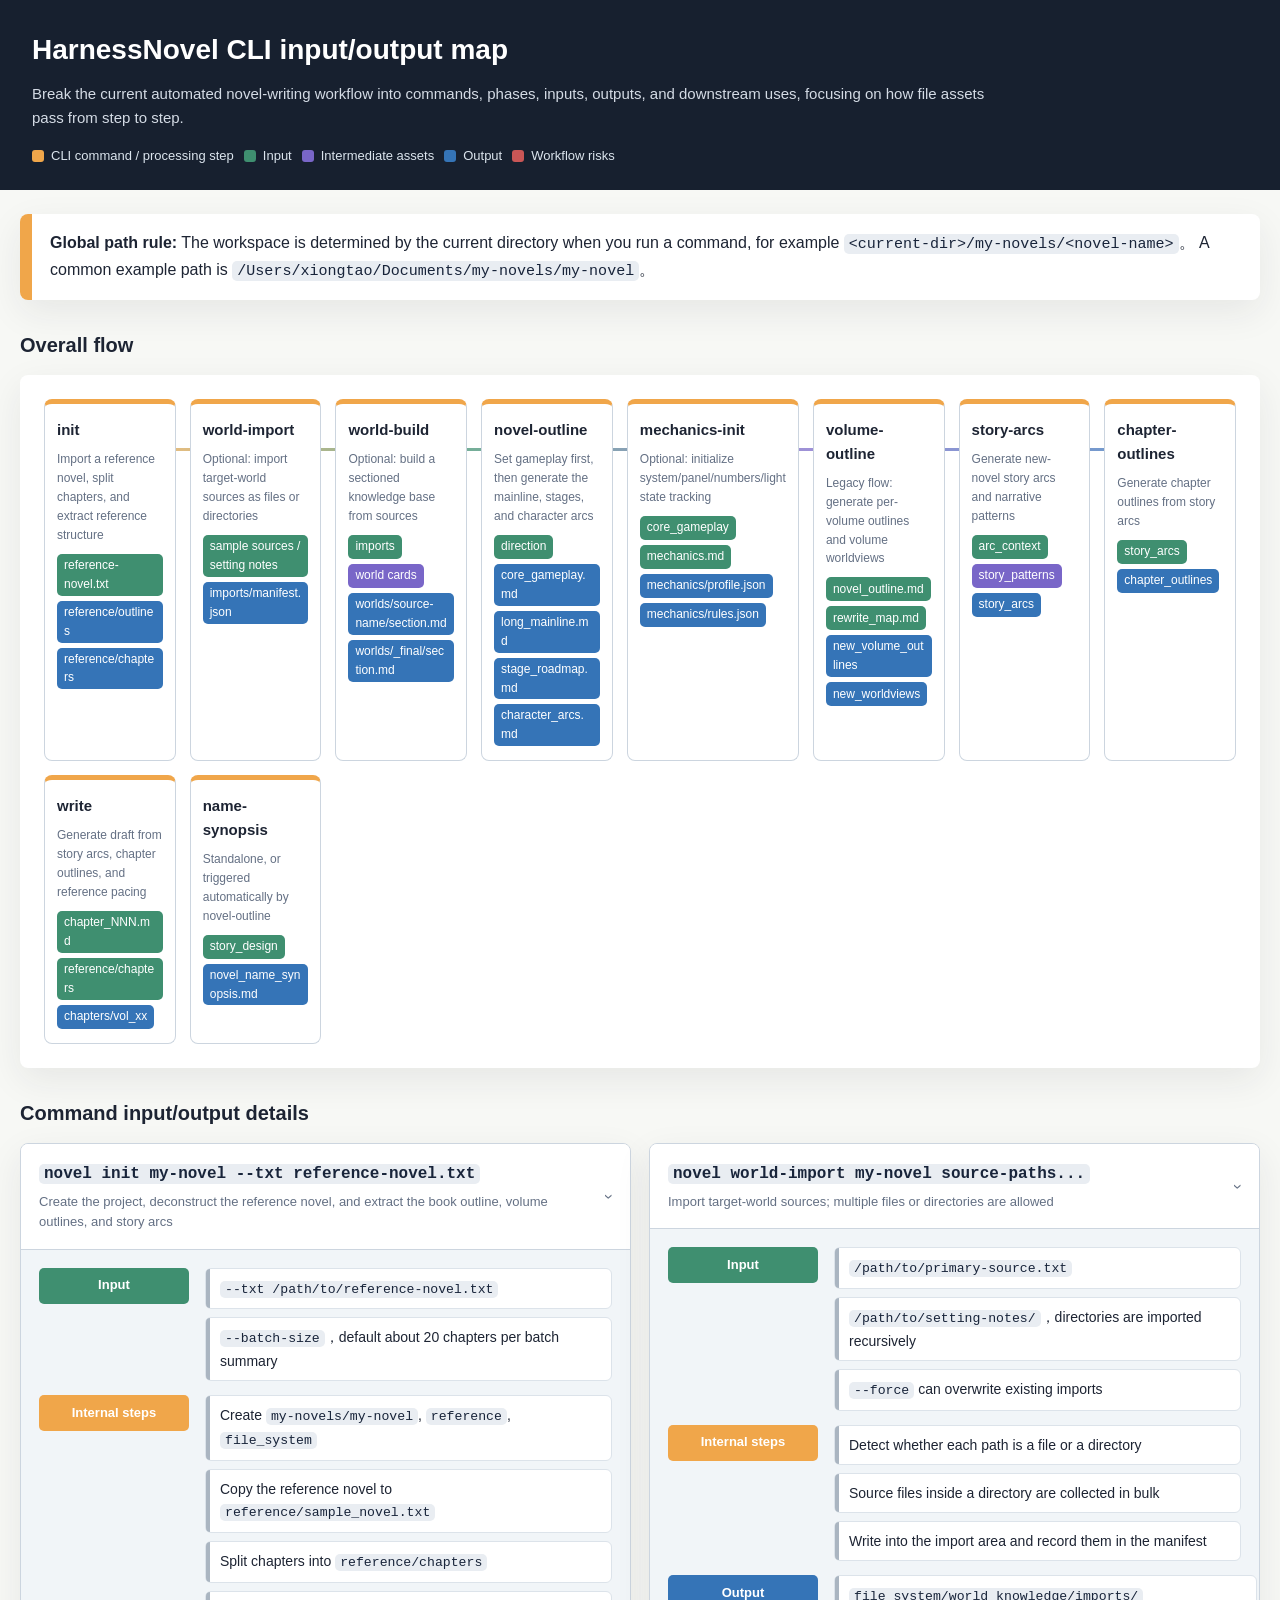
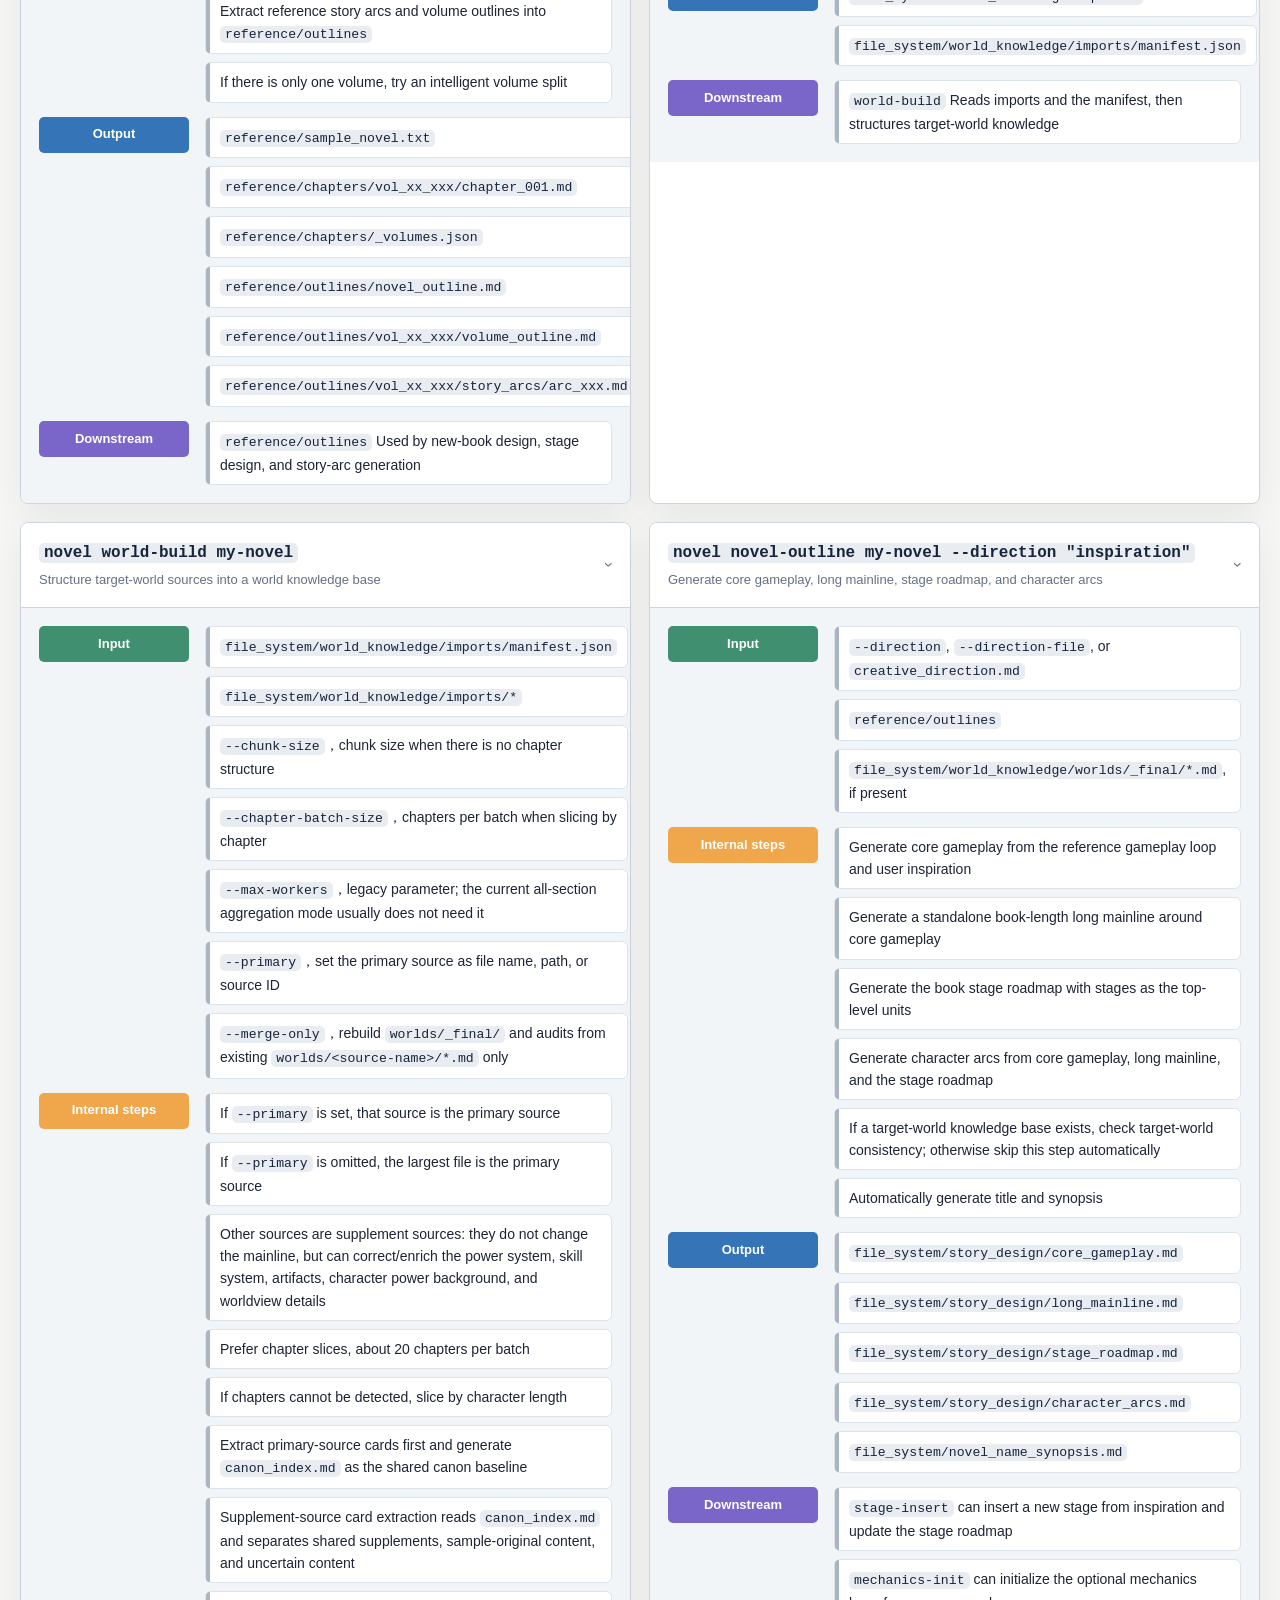
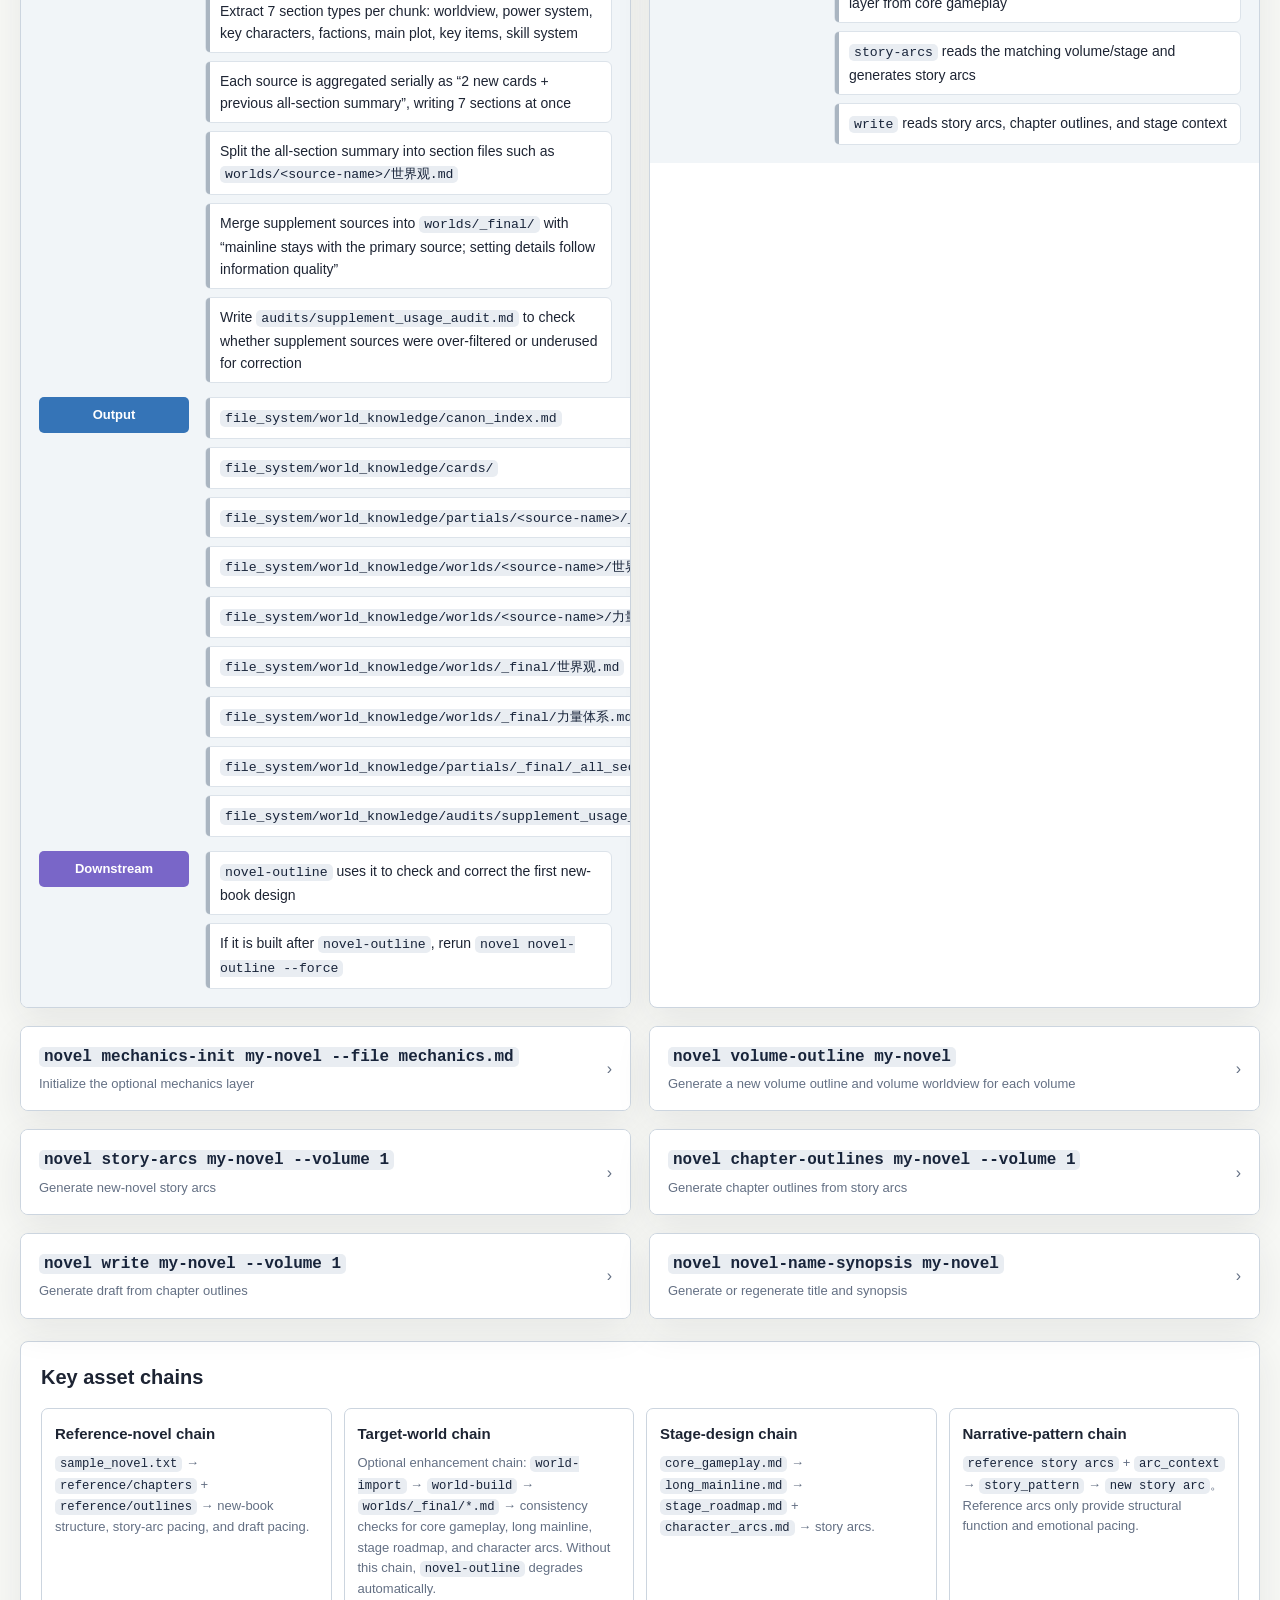
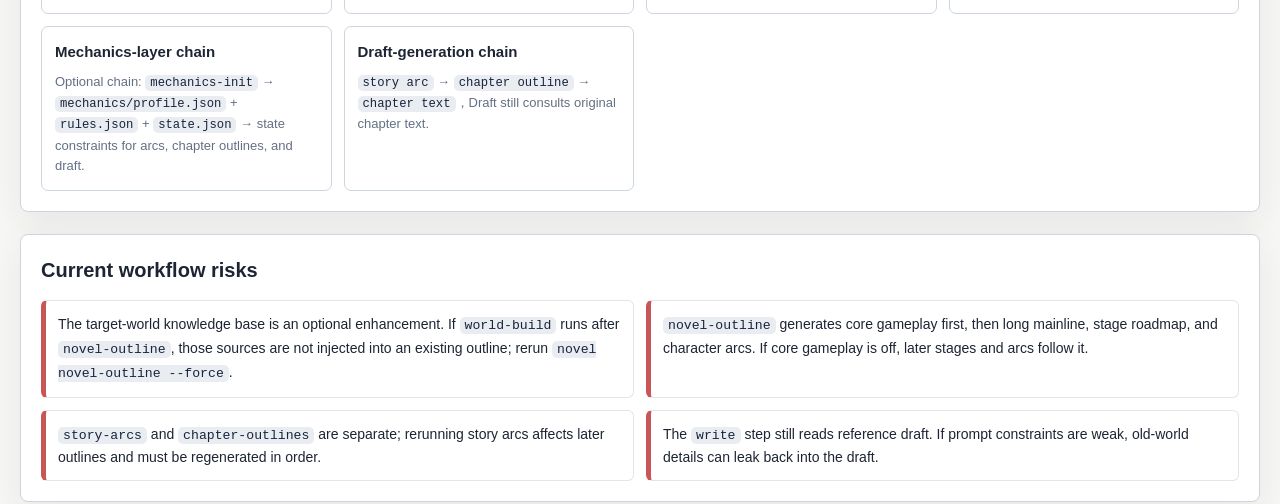
==== docs/cli_io_mindmap.html @ 0340dad5 "remove chinese" ====
<!doctype html>
<html lang="en">
<head>
  <meta charset="utf-8">
  <meta name="viewport" content="width=device-width, initial-scale=1">
  <title>HarnessNovel CLI input/output map</title>
  <style>
    :root {
      --bg: #f7f8f5;
      --ink: #1d2433;
      --muted: #647084;
      --line: #ccd5df;
      --panel: #ffffff;
      --panel-soft: #f1f5f8;
      --cmd: #f0a64a;
      --input: #3f8f70;
      --mid: #7966c8;
      --output: #3574b7;
      --risk: #c95656;
      --shadow: 0 12px 36px rgba(33, 42, 55, 0.08);
      --radius: 8px;
    }

    * {
      box-sizing: border-box;
    }

    body {
      margin: 0;
      background: var(--bg);
      color: var(--ink);
      font-family: -apple-system, BlinkMacSystemFont, "Segoe UI", "PingFang SC", "Microsoft YaHei", sans-serif;
      line-height: 1.58;
    }

    header {
      background: #17202f;
      color: #fff;
      padding: 28px 32px 24px;
    }

    header h1 {
      margin: 0;
      font-size: 28px;
      font-weight: 760;
    }

    header p {
      margin: 10px 0 0;
      max-width: 980px;
      color: #d4dbe5;
      font-size: 15px;
    }

    main {
      width: min(1320px, calc(100% - 40px));
      margin: 24px auto 56px;
    }

    .note {
      display: grid;
      grid-template-columns: 12px 1fr;
      gap: 14px;
      align-items: stretch;
      background: var(--panel);
      box-shadow: var(--shadow);
      border-radius: var(--radius);
      overflow: hidden;
      margin-bottom: 24px;
    }

    .note::before {
      content: "";
      background: var(--cmd);
    }

    .note .content {
      padding: 16px 18px 16px 4px;
    }

    code {
      font-family: ui-monospace, SFMono-Regular, Menlo, Consolas, monospace;
      font-size: 0.94em;
      color: #18243a;
      background: #e9edf2;
      border-radius: 5px;
      padding: 1px 5px;
    }

    .section-title {
      margin: 30px 0 14px;
      font-size: 20px;
      font-weight: 760;
    }

    .legend {
      display: flex;
      flex-wrap: wrap;
      gap: 10px;
      margin: 16px 0 0;
    }

    .legend span {
      display: inline-flex;
      align-items: center;
      gap: 7px;
      color: #dbe4ed;
      font-size: 13px;
    }

    .legend i {
      width: 12px;
      height: 12px;
      border-radius: 3px;
      display: inline-block;
    }

    .flow-board {
      position: relative;
      background: var(--panel);
      box-shadow: var(--shadow);
      border-radius: var(--radius);
      padding: 24px;
      overflow-x: auto;
    }

    .rail {
      min-width: 1180px;
      display: grid;
      grid-template-columns: repeat(8, 1fr);
      gap: 14px;
      position: relative;
    }

    .rail::before {
      content: "";
      position: absolute;
      top: 49px;
      left: 7%;
      right: 7%;
      height: 3px;
      background: linear-gradient(90deg, var(--cmd), var(--input), var(--mid), var(--output));
      border-radius: 3px;
      opacity: 0.72;
    }

    .flow-node {
      position: relative;
      z-index: 1;
      min-height: 146px;
      background: #fff;
      border: 1px solid var(--line);
      border-top: 5px solid var(--cmd);
      border-radius: var(--radius);
      padding: 14px 12px;
    }

    .flow-node strong {
      display: block;
      font-size: 15px;
      margin-bottom: 8px;
    }

    .flow-node small {
      color: var(--muted);
      display: block;
      font-size: 12px;
    }

    .flow-node .artifacts {
      margin-top: 9px;
      display: grid;
      gap: 5px;
    }

    .pill {
      display: inline-flex;
      align-items: center;
      min-height: 24px;
      width: fit-content;
      max-width: 100%;
      border-radius: 5px;
      padding: 2px 7px;
      font-size: 12px;
      color: #fff;
      overflow-wrap: anywhere;
    }

    .pill.input { background: var(--input); }
    .pill.mid { background: var(--mid); }
    .pill.output { background: var(--output); }
    .pill.risk { background: var(--risk); }

    .mindmap-grid {
      display: grid;
      grid-template-columns: repeat(2, minmax(0, 1fr));
      gap: 18px;
    }

    details.command {
      background: var(--panel);
      border: 1px solid var(--line);
      border-radius: var(--radius);
      box-shadow: var(--shadow);
      overflow: hidden;
    }

    details.command > summary {
      cursor: pointer;
      list-style: none;
      padding: 16px 18px;
      background: #fff;
      display: flex;
      align-items: center;
      justify-content: space-between;
      gap: 16px;
    }

    details.command > summary::-webkit-details-marker {
      display: none;
    }

    .summary-title {
      display: flex;
      flex-direction: column;
      gap: 4px;
    }

    .summary-title strong {
      font-size: 17px;
    }

    .summary-title span {
      color: var(--muted);
      font-size: 13px;
    }

    .chevron {
      flex: 0 0 auto;
      color: var(--muted);
      transition: transform 0.18s ease;
    }

    details[open] .chevron {
      transform: rotate(90deg);
    }

    .command-body {
      border-top: 1px solid var(--line);
      background: var(--panel-soft);
      padding: 18px;
    }

    .branch {
      display: grid;
      grid-template-columns: 150px 1fr;
      gap: 16px;
      align-items: start;
      margin: 0 0 14px;
    }

    .branch:last-child {
      margin-bottom: 0;
    }

    .branch-label {
      min-height: 36px;
      display: flex;
      align-items: center;
      justify-content: center;
      border-radius: 5px;
      color: #fff;
      font-weight: 680;
      font-size: 13px;
    }

    .branch-label.input { background: var(--input); }
    .branch-label.step { background: var(--cmd); }
    .branch-label.mid { background: var(--mid); }
    .branch-label.output { background: var(--output); }
    .branch-label.risk { background: var(--risk); }

    .branch ul {
      margin: 0;
      padding: 0;
      list-style: none;
      display: grid;
      gap: 8px;
    }

    .branch li {
      position: relative;
      background: #fff;
      border: 1px solid #dce3ea;
      border-radius: 6px;
      padding: 8px 10px 8px 14px;
      font-size: 14px;
    }

    .branch li::before {
      content: "";
      position: absolute;
      left: 0;
      top: 0;
      bottom: 0;
      width: 4px;
      background: #aab5c1;
      border-radius: 6px 0 0 6px;
    }

    .chain {
      background: var(--panel);
      border-radius: var(--radius);
      box-shadow: var(--shadow);
      border: 1px solid var(--line);
      padding: 20px;
      margin-top: 22px;
    }

    .chain-grid {
      display: grid;
      grid-template-columns: repeat(4, minmax(0, 1fr));
      gap: 12px;
    }

    .chain-card {
      background: #fff;
      border: 1px solid var(--line);
      border-radius: 7px;
      padding: 13px;
    }

    .chain-card h3 {
      margin: 0 0 8px;
      font-size: 15px;
    }

    .chain-card p {
      margin: 0;
      color: var(--muted);
      font-size: 13px;
    }

    .risk-list {
      display: grid;
      grid-template-columns: repeat(2, minmax(0, 1fr));
      gap: 12px;
      margin-top: 12px;
    }

    .risk-item {
      border-left: 5px solid var(--risk);
      background: #fff;
      border-radius: 6px;
      padding: 12px;
      border-top: 1px solid #e1e6ec;
      border-right: 1px solid #e1e6ec;
      border-bottom: 1px solid #e1e6ec;
      font-size: 14px;
    }

    @media (max-width: 980px) {
      main {
        width: min(100% - 24px, 1320px);
      }

      .mindmap-grid,
      .chain-grid,
      .risk-list {
        grid-template-columns: 1fr;
      }

      .branch {
        grid-template-columns: 1fr;
      }
    }
  </style>
</head>
<body>
  <header>
    <h1>HarnessNovel CLI input/output map</h1>
    <p>Break the current automated novel-writing workflow into commands, phases, inputs, outputs, and downstream uses, focusing on how file assets pass from step to step.</p>
    <div class="legend">
      <span><i style="background: var(--cmd)"></i>CLI command / processing step</span>
      <span><i style="background: var(--input)"></i>Input</span>
      <span><i style="background: var(--mid)"></i>Intermediate assets</span>
      <span><i style="background: var(--output)"></i>Output</span>
      <span><i style="background: var(--risk)"></i>Workflow risks</span>
    </div>
  </header>

  <main>
    <section class="note">
      <div class="content">
        <strong>Global path rule:</strong>
        The workspace is determined by the current directory when you run a command, for example <code>&lt;current-dir&gt;/my-novels/&lt;novel-name&gt;</code>。
        A common example path is <code>/Users/xiongtao/Documents/my-novels/my-novel</code>。
      </div>
    </section>

    <h2 class="section-title">Overall flow</h2>
    <section class="flow-board" aria-label="CLI overall flow">
      <div class="rail">
        <article class="flow-node">
          <strong>init</strong>
          <small>Import a reference novel, split chapters, and extract reference structure</small>
          <div class="artifacts">
            <span class="pill input">reference-novel.txt</span>
            <span class="pill output">reference/outlines</span>
            <span class="pill output">reference/chapters</span>
          </div>
        </article>
        <article class="flow-node">
          <strong>world-import</strong>
          <small>Optional: import target-world sources as files or directories</small>
          <div class="artifacts">
            <span class="pill input">sample sources / setting notes</span>
            <span class="pill output">imports/manifest.json</span>
          </div>
        </article>
        <article class="flow-node">
          <strong>world-build</strong>
          <small>Optional: build a sectioned knowledge base from sources</small>
          <div class="artifacts">
            <span class="pill input">imports</span>
            <span class="pill mid">world cards</span>
            <span class="pill output">worlds/source-name/section.md</span>
            <span class="pill output">worlds/_final/section.md</span>
          </div>
        </article>
        <article class="flow-node">
          <strong>novel-outline</strong>
          <small>Set gameplay first, then generate the mainline, stages, and character arcs</small>
          <div class="artifacts">
            <span class="pill input">direction</span>
            <span class="pill output">core_gameplay.md</span>
            <span class="pill output">long_mainline.md</span>
            <span class="pill output">stage_roadmap.md</span>
            <span class="pill output">character_arcs.md</span>
          </div>
        </article>
        <article class="flow-node">
          <strong>mechanics-init</strong>
          <small>Optional: initialize system/panel/numbers/light state tracking</small>
          <div class="artifacts">
            <span class="pill input">core_gameplay</span>
            <span class="pill input">mechanics.md</span>
            <span class="pill output">mechanics/profile.json</span>
            <span class="pill output">mechanics/rules.json</span>
          </div>
        </article>
        <article class="flow-node">
          <strong>volume-outline</strong>
          <small>Legacy flow: generate per-volume outlines and volume worldviews</small>
          <div class="artifacts">
            <span class="pill input">novel_outline.md</span>
            <span class="pill input">rewrite_map.md</span>
            <span class="pill output">new_volume_outlines</span>
            <span class="pill output">new_worldviews</span>
          </div>
        </article>
        <article class="flow-node">
          <strong>story-arcs</strong>
          <small>Generate new-novel story arcs and narrative patterns</small>
          <div class="artifacts">
            <span class="pill input">arc_context</span>
            <span class="pill mid">story_patterns</span>
            <span class="pill output">story_arcs</span>
          </div>
        </article>
        <article class="flow-node">
          <strong>chapter-outlines</strong>
          <small>Generate chapter outlines from story arcs</small>
          <div class="artifacts">
            <span class="pill input">story_arcs</span>
            <span class="pill output">chapter_outlines</span>
          </div>
        </article>
        <article class="flow-node">
          <strong>write</strong>
          <small>Generate draft from story arcs, chapter outlines, and reference pacing</small>
          <div class="artifacts">
            <span class="pill input">chapter_NNN.md</span>
            <span class="pill input">reference/chapters</span>
            <span class="pill output">chapters/vol_xx</span>
          </div>
        </article>
        <article class="flow-node">
          <strong>name-synopsis</strong>
          <small>Standalone, or triggered automatically by novel-outline</small>
          <div class="artifacts">
            <span class="pill input">story_design</span>
            <span class="pill output">novel_name_synopsis.md</span>
          </div>
        </article>
      </div>
    </section>

    <h2 class="section-title">Command input/output details</h2>
    <section class="mindmap-grid">
      <details class="command" open>
        <summary>
          <span class="summary-title">
            <strong><code>novel init my-novel --txt reference-novel.txt</code></strong>
            <span>Create the project, deconstruct the reference novel, and extract the book outline, volume outlines, and story arcs</span>
          </span>
          <span class="chevron">›</span>
        </summary>
        <div class="command-body">
          <div class="branch">
            <div class="branch-label input">Input</div>
            <ul>
              <li><code>--txt /path/to/reference-novel.txt</code></li>
              <li><code>--batch-size</code>，default about 20 chapters per batch summary</li>
            </ul>
          </div>
          <div class="branch">
            <div class="branch-label step">Internal steps</div>
            <ul>
              <li>Create <code>my-novels/my-novel</code>, <code>reference</code>, <code>file_system</code></li>
              <li>Copy the reference novel to <code>reference/sample_novel.txt</code></li>
              <li>Split chapters into <code>reference/chapters</code></li>
              <li>Extract reference story arcs and volume outlines into <code>reference/outlines</code></li>
              <li>If there is only one volume, try an intelligent volume split</li>
            </ul>
          </div>
          <div class="branch">
            <div class="branch-label output">Output</div>
            <ul>
              <li><code>reference/sample_novel.txt</code></li>
              <li><code>reference/chapters/vol_xx_xxx/chapter_001.md</code></li>
              <li><code>reference/chapters/_volumes.json</code></li>
              <li><code>reference/outlines/novel_outline.md</code></li>
              <li><code>reference/outlines/vol_xx_xxx/volume_outline.md</code></li>
              <li><code>reference/outlines/vol_xx_xxx/story_arcs/arc_xxx.md</code></li>
            </ul>
          </div>
          <div class="branch">
            <div class="branch-label mid">Downstream</div>
            <ul>
              <li><code>reference/outlines</code> Used by new-book design, stage design, and story-arc generation</li>
            </ul>
          </div>
        </div>
      </details>

      <details class="command" open>
        <summary>
          <span class="summary-title">
            <strong><code>novel world-import my-novel source-paths...</code></strong>
            <span>Import target-world sources; multiple files or directories are allowed</span>
          </span>
          <span class="chevron">›</span>
        </summary>
        <div class="command-body">
          <div class="branch">
            <div class="branch-label input">Input</div>
            <ul>
              <li><code>/path/to/primary-source.txt</code></li>
              <li><code>/path/to/setting-notes/</code>，directories are imported recursively</li>
              <li><code>--force</code> can overwrite existing imports</li>
            </ul>
          </div>
          <div class="branch">
            <div class="branch-label step">Internal steps</div>
            <ul>
              <li>Detect whether each path is a file or a directory</li>
              <li>Source files inside a directory are collected in bulk</li>
              <li>Write into the import area and record them in the manifest</li>
            </ul>
          </div>
          <div class="branch">
            <div class="branch-label output">Output</div>
            <ul>
              <li><code>file_system/world_knowledge/imports/</code></li>
              <li><code>file_system/world_knowledge/imports/manifest.json</code></li>
            </ul>
          </div>
          <div class="branch">
            <div class="branch-label mid">Downstream</div>
            <ul>
              <li><code>world-build</code> Reads imports and the manifest, then structures target-world knowledge</li>
            </ul>
          </div>
        </div>
      </details>

      <details class="command" open>
        <summary>
          <span class="summary-title">
            <strong><code>novel world-build my-novel</code></strong>
            <span>Structure target-world sources into a world knowledge base</span>
          </span>
          <span class="chevron">›</span>
        </summary>
        <div class="command-body">
          <div class="branch">
            <div class="branch-label input">Input</div>
            <ul>
              <li><code>file_system/world_knowledge/imports/manifest.json</code></li>
              <li><code>file_system/world_knowledge/imports/*</code></li>
              <li><code>--chunk-size</code>，chunk size when there is no chapter structure</li>
              <li><code>--chapter-batch-size</code>，chapters per batch when slicing by chapter</li>
              <li><code>--max-workers</code>，legacy parameter; the current all-section aggregation mode usually does not need it</li>
              <li><code>--primary</code>，set the primary source as file name, path, or source ID</li>
              <li><code>--merge-only</code>，rebuild <code>worlds/_final/</code> and audits from existing <code>worlds/&lt;source-name&gt;/*.md</code> only</li>
            </ul>
          </div>
          <div class="branch">
            <div class="branch-label step">Internal steps</div>
            <ul>
              <li>If <code>--primary</code> is set, that source is the primary source</li>
              <li>If <code>--primary</code> is omitted, the largest file is the primary source</li>
              <li>Other sources are supplement sources: they do not change the mainline, but can correct/enrich the power system, skill system, artifacts, character power background, and worldview details</li>
              <li>Prefer chapter slices, about 20 chapters per batch</li>
              <li>If chapters cannot be detected, slice by character length</li>
              <li>Extract primary-source cards first and generate <code>canon_index.md</code> as the shared canon baseline</li>
              <li>Supplement-source card extraction reads <code>canon_index.md</code> and separates shared supplements, sample-original content, and uncertain content</li>
              <li>Extract 7 section types per chunk: worldview, power system, key characters, factions, main plot, key items, skill system</li>
              <li>Each source is aggregated serially as “2 new cards + previous all-section summary”, writing 7 sections at once</li>
              <li>Split the all-section summary into section files such as <code>worlds/&lt;source-name&gt;/世界观.md</code></li>
              <li>Merge supplement sources into <code>worlds/_final/</code> with “mainline stays with the primary source; setting details follow information quality”</li>
              <li>Write <code>audits/supplement_usage_audit.md</code> to check whether supplement sources were over-filtered or underused for correction</li>
            </ul>
          </div>
          <div class="branch">
            <div class="branch-label output">Output</div>
            <ul>
              <li><code>file_system/world_knowledge/canon_index.md</code></li>
              <li><code>file_system/world_knowledge/cards/</code></li>
              <li><code>file_system/world_knowledge/partials/&lt;source-name&gt;/_all_sections/partial_001.md</code></li>
              <li><code>file_system/world_knowledge/worlds/&lt;source-name&gt;/世界观.md</code></li>
              <li><code>file_system/world_knowledge/worlds/&lt;source-name&gt;/力量体系.md</code></li>
              <li><code>file_system/world_knowledge/worlds/_final/世界观.md</code></li>
              <li><code>file_system/world_knowledge/worlds/_final/力量体系.md</code></li>
              <li><code>file_system/world_knowledge/partials/_final/_all_sections/integrated_001_xxx.md</code></li>
              <li><code>file_system/world_knowledge/audits/supplement_usage_audit.md</code></li>
            </ul>
          </div>
          <div class="branch">
            <div class="branch-label mid">Downstream</div>
            <ul>
              <li><code>novel-outline</code> uses it to check and correct the first new-book design</li>
              <li>If it is built after <code>novel-outline</code>, rerun <code>novel novel-outline --force</code></li>
            </ul>
          </div>
        </div>
      </details>

      <details class="command" open>
        <summary>
          <span class="summary-title">
            <strong><code>novel novel-outline my-novel --direction "inspiration"</code></strong>
            <span>Generate core gameplay, long mainline, stage roadmap, and character arcs</span>
          </span>
          <span class="chevron">›</span>
        </summary>
        <div class="command-body">
          <div class="branch">
            <div class="branch-label input">Input</div>
            <ul>
              <li><code>--direction</code>, <code>--direction-file</code>, or <code>creative_direction.md</code></li>
              <li><code>reference/outlines</code></li>
              <li><code>file_system/world_knowledge/worlds/_final/*.md</code>, if present</li>
            </ul>
          </div>
          <div class="branch">
            <div class="branch-label step">Internal steps</div>
            <ul>
              <li>Generate core gameplay from the reference gameplay loop and user inspiration</li>
              <li>Generate a standalone book-length long mainline around core gameplay</li>
              <li>Generate the book stage roadmap with stages as the top-level units</li>
              <li>Generate character arcs from core gameplay, long mainline, and the stage roadmap</li>
              <li>If a target-world knowledge base exists, check target-world consistency; otherwise skip this step automatically</li>
              <li>Automatically generate title and synopsis</li>
            </ul>
          </div>
          <div class="branch">
            <div class="branch-label output">Output</div>
            <ul>
              <li><code>file_system/story_design/core_gameplay.md</code></li>
              <li><code>file_system/story_design/long_mainline.md</code></li>
              <li><code>file_system/story_design/stage_roadmap.md</code></li>
              <li><code>file_system/story_design/character_arcs.md</code></li>
              <li><code>file_system/novel_name_synopsis.md</code></li>
            </ul>
          </div>
          <div class="branch">
            <div class="branch-label mid">Downstream</div>
            <ul>
              <li><code>stage-insert</code> can insert a new stage from inspiration and update the stage roadmap</li>
              <li><code>mechanics-init</code> can initialize the optional mechanics layer from core gameplay</li>
              <li><code>story-arcs</code> reads the matching volume/stage and generates story arcs</li>
              <li><code>write</code> reads story arcs, chapter outlines, and stage context</li>
            </ul>
          </div>
        </div>
      </details>

      <details class="command">
        <summary>
          <span class="summary-title">
            <strong><code>novel mechanics-init my-novel --file mechanics.md</code></strong>
            <span>Initialize the optional mechanics layer</span>
          </span>
          <span class="chevron">›</span>
        </summary>
        <div class="command-body">
          <div class="branch">
            <div class="branch-label input">Input</div>
            <ul>
              <li><code>--file</code> mechanics settings file, highest priority</li>
              <li><code>--direction</code> or <code>--direction-file</code> mechanics direction</li>
              <li><code>file_system/story_design/core_gameplay.md</code></li>
              <li><code>file_system/story_design/long_mainline.md</code></li>
              <li><code>file_system/story_design/stage_roadmap.md</code></li>
              <li><code>file_system/story_design/character_arcs.md</code></li>
            </ul>
          </div>
          <div class="branch">
            <div class="branch-label step">Internal steps</div>
            <ul>
              <li>Decide the mechanics mode: <code>none</code>、<code>light_state</code>、<code>explicit_mechanics</code></li>
              <li>Honor user mechanics settings when provided; otherwise auto-detect from core gameplay</li>
              <li>Generate rules, initial state, and display bounds</li>
              <li><code>--none</code> can explicitly disable the mechanics layer</li>
            </ul>
          </div>
          <div class="branch">
            <div class="branch-label output">Output</div>
            <ul>
              <li><code>file_system/mechanics/profile.json</code></li>
              <li><code>file_system/mechanics/design.md</code></li>
              <li><code>file_system/mechanics/rules.json</code></li>
              <li><code>file_system/mechanics/state.json</code></li>
            </ul>
          </div>
          <div class="branch">
            <div class="branch-label mid">Downstream</div>
            <ul>
              <li><code>story-arcs</code> reads mechanics bounds into <code>arc_context</code></li>
              <li><code>chapter-outlines</code> can output mechanics event drafts, but does not compute numbers itself</li>
              <li><code>write</code> reads mechanics state and rules; ignored automatically when disabled</li>
            </ul>
          </div>
        </div>
      </details>

      <details class="command">
        <summary>
          <span class="summary-title">
            <strong><code>novel volume-outline my-novel</code></strong>
            <span>Generate a new volume outline and volume worldview for each volume</span>
          </span>
          <span class="chevron">›</span>
        </summary>
        <div class="command-body">
          <div class="branch">
            <div class="branch-label input">Input</div>
            <ul>
              <li><code>file_system/novel_outline.md</code></li>
              <li><code>file_system/new_novel_worldview.md</code></li>
              <li><code>file_system/adaptation/rewrite_map.md</code></li>
              <li><code>reference/outlines/vol_xx_xxx</code></li>
              <li><code>--volume</code> can target a single volume</li>
              <li><code>--direction</code> can add direction for this volume outline</li>
            </ul>
          </div>
          <div class="branch">
            <div class="branch-label step">Internal steps</div>
            <ul>
              <li>Read reference volume structure and the new-book master design</li>
              <li>If the mapping table is missing, try to generate it automatically</li>
              <li>Generate a new outline for one volume</li>
              <li>Generate a volume worldview from that volume outline</li>
              <li>Aggregate all volume outlines</li>
            </ul>
          </div>
          <div class="branch">
            <div class="branch-label output">Output</div>
            <ul>
              <li><code>file_system/new_volume_outlines/vol_01_outline.md</code></li>
              <li><code>file_system/new_worldviews/vol_01_worldview.md</code></li>
              <li><code>file_system/volume_outline.md</code></li>
            </ul>
          </div>
          <div class="branch">
            <div class="branch-label mid">Downstream</div>
            <ul>
              <li><code>story-arcs</code> uses this volume outline and worldview to generate story arcs</li>
              <li><code>chapter-outlines</code> generates chapter outlines from story arcs</li>
              <li><code>write</code> constrains draft with this volume outline and worldview</li>
            </ul>
          </div>
        </div>
      </details>

      <details class="command">
        <summary>
          <span class="summary-title">
            <strong><code>novel story-arcs my-novel --volume 1</code></strong>
            <span>Generate new-novel story arcs</span>
          </span>
          <span class="chevron">›</span>
        </summary>
        <div class="command-body">
          <div class="branch">
            <div class="branch-label input">Input</div>
            <ul>
              <li><code>file_system/story_design/core_gameplay.md</code></li>
              <li><code>file_system/story_design/long_mainline.md</code></li>
              <li><code>file_system/story_design/stage_roadmap.md</code>  matching volume/stage</li>
              <li><code>file_system/story_design/character_arcs.md</code></li>
              <li><code>file_system/mechanics</code>，if initialized</li>
              <li><code>reference/outlines/vol_xx_xxx/story_arcs/arc_xxx.md</code></li>
              <li>Older workspaces can fall back to <code>reference/outlines/vol_xx_xxx/batch_xxx.md</code></li>
              <li>This step does not read <code>reference/chapters</code> draft text</li>
            </ul>
          </div>
          <div class="branch">
            <div class="branch-label step">Multi-step flow</div>
            <ul>
              <li>Infer this stage's chapter count from <code>Planned chapters</code> on the current stage</li>
              <li>Plan new-novel story arcs at about 5 chapters per arc by default</li>
              <li>Generate or reuse the current-stage <code>arc_context</code>, compressing gameplay, mainline, stage, character, and mechanics constraints</li>
              <li>By default pick one reference story arc as the narrative sample and abstract it into <code>story_pattern</code></li>
              <li>Generate new-novel story arcs from <code>arc_context + story_pattern + previous new-book arcs</code></li>
              <li>Write the story-arc index for chapter-outline and draft steps</li>
            </ul>
          </div>
          <div class="branch">
            <div class="branch-label output">Output</div>
            <ul>
              <li><code>file_system/adaptation/arc_contexts/vol_xx_context.md</code></li>
              <li><code>file_system/adaptation/story_patterns/vol_xx/arc_xxx.md</code></li>
              <li><code>file_system/story_arcs/vol_xx/arc_xxx_ch001_005.md</code></li>
              <li><code>file_system/story_arcs/vol_xx/arcs_index.json</code></li>
            </ul>
          </div>
          <div class="branch">
            <div class="branch-label mid">Meaning</div>
            <ul>
              <li>Reference chapter ranges in logs mean “narrative-pattern source”, not a 1:1 map from new-book chapters to reference chapters</li>
              <li><code>story_pattern</code> keeps only plot function, conflict structure, emotional pacing, payoff mechanics, and hook method</li>
              <li>In the current flow one volume is one stage; <code>--stage</code> is only a compatibility alias for <code>--volume</code>, not a stage inside a volume</li>
            </ul>
          </div>
          <div class="branch">
            <div class="branch-label mid">Downstream</div>
            <ul>
              <li><code>file_system/story_arcs</code> as the plot blueprint for chapter outlines</li>
              <li><code>file_system/story_arcs</code> also as plot background for draft generation</li>
            </ul>
          </div>
        </div>
      </details>

      <details class="command">
        <summary>
          <span class="summary-title">
            <strong><code>novel chapter-outlines my-novel --volume 1</code></strong>
            <span>Generate chapter outlines from story arcs</span>
          </span>
          <span class="chevron">›</span>
        </summary>
        <div class="command-body">
          <div class="branch">
            <div class="branch-label input">Input</div>
            <ul>
              <li><code>file_system/story_arcs/vol_xx/arc_xxx.md</code></li>
              <li><code>file_system/story_design/stage_roadmap.md</code>  matching volume/stage</li>
              <li><code>file_system/mechanics</code>，if initialized</li>
              <li>the previous two chapter outlines, if they exist</li>
            </ul>
          </div>
          <div class="branch">
            <div class="branch-label step">Internal steps</div>
            <ul>
              <li>Read generated story arcs</li>
              <li>Read the mechanics layer; when enabled, outlines may output mechanics event drafts but do not compute final numbers</li>
              <li>Generate chapter outlines one chapter at a time across each story arc's chapter range</li>
              <li>Each chapter reads the previous two chapter outlines for local continuity</li>
              <li>If story arcs are missing, it prompts you to run <code>story-arcs</code> first</li>
            </ul>
          </div>
          <div class="branch">
            <div class="branch-label output">Output</div>
            <ul>
              <li><code>file_system/chapter_outlines</code> as the direct blueprint for draft generation</li>
            </ul>
          </div>
        </div>
      </details>

      <details class="command">
        <summary>
          <span class="summary-title">
            <strong><code>novel write my-novel --volume 1</code></strong>
            <span>Generate draft from chapter outlines</span>
          </span>
          <span class="chevron">›</span>
        </summary>
        <div class="command-body">
          <div class="branch">
            <div class="branch-label input">Input</div>
            <ul>
              <li><code>file_system/chapter_outlines/vol_xx/chapter_NNN.md</code></li>
              <li><code>file_system/story_arcs/vol_xx/arc_xxx.md</code></li>
              <li><code>file_system/story_design/stage_roadmap.md</code>  matching volume/stage</li>
              <li><code>file_system/story_design/long_mainline.md</code></li>
              <li><code>file_system/mechanics</code>，if initialized</li>
              <li>Older workspaces can fall back to <code>file_system/outlines/vol_xx/batch_XXX_YYY.md</code></li>
              <li>Older workspaces can fall back to <code>file_system/new_volume_outlines/vol_xx_outline.md</code> and <code>file_system/new_worldviews/vol_xx_worldview.md</code></li>
              <li>Older workspaces may optionally read <code>file_system/adaptation/rewrite_map.md</code></li>
              <li><code>reference/chapters</code> proportionally matched reference chapters</li>
              <li>the previous two draft chapters, if they exist</li>
              <li><code>core/system_prompt.md</code> and <code>core/agents.md</code></li>
            </ul>
          </div>
          <div class="branch">
            <div class="branch-label step">Internal steps</div>
            <ul>
              <li>Decide the chapter range to generate, supporting <code>--start</code> and <code>--max</code></li>
              <li>Read chapter outlines, story arcs, the current stage, mainline bounds, and mechanics constraints</li>
              <li>Read matching reference chapters as pacing and prose samples</li>
              <li>Call the draft-generation model</li>
              <li>Write chapter draft text</li>
            </ul>
          </div>
          <div class="branch">
            <div class="branch-label output">Output</div>
            <ul>
              <li><code>file_system/chapters/vol_xx/001_第1章.md</code></li>
              <li><code>file_system/chapters/vol_xx/002_第2章.md</code></li>
            </ul>
          </div>
          <div class="branch">
            <div class="branch-label risk">Watch-outs</div>
            <ul>
              <li>The draft step still reads reference chapter text as a prose sample, so chapter outlines and current-stage constraints must prevent copying</li>
              <li>Static leftover-keyword scanning is off; if auditing returns later, it should be plot-consistency auditing</li>
            </ul>
          </div>
        </div>
      </details>

      <details class="command">
        <summary>
          <span class="summary-title">
            <strong><code>novel novel-name-synopsis my-novel</code></strong>
            <span>Generate or regenerate title and synopsis</span>
          </span>
          <span class="chevron">›</span>
        </summary>
        <div class="command-body">
          <div class="branch">
            <div class="branch-label input">Input</div>
            <ul>
              <li><code>file_system/story_design/core_gameplay.md</code></li>
              <li><code>file_system/story_design/long_mainline.md</code></li>
              <li><code>file_system/story_design/stage_roadmap.md</code></li>
              <li><code>file_system/story_design/character_arcs.md</code></li>
              <li><code>creative_direction.md</code></li>
            </ul>
          </div>
          <div class="branch">
            <div class="branch-label step">Internal steps</div>
            <ul>
              <li>Generate title, synopsis, and selling points from core gameplay, long mainline, stage roadmap, character arcs, and inspiration</li>
              <li><code>novel-outline</code> currently triggers this capability once automatically</li>
            </ul>
          </div>
          <div class="branch">
            <div class="branch-label output">Output</div>
            <ul>
              <li><code>file_system/novel_name_synopsis.md</code></li>
            </ul>
          </div>
        </div>
      </details>
    </section>

    <section class="chain">
      <h2 class="section-title" style="margin-top:0">Key asset chains</h2>
      <div class="chain-grid">
        <article class="chain-card">
          <h3>Reference-novel chain</h3>
          <p><code>sample_novel.txt</code> → <code>reference/chapters</code> + <code>reference/outlines</code> → new-book structure, story-arc pacing, and draft pacing.</p>
        </article>
        <article class="chain-card">
          <h3>Target-world chain</h3>
          <p>Optional enhancement chain: <code>world-import</code> → <code>world-build</code> → <code>worlds/_final/*.md</code> → consistency checks for core gameplay, long mainline, stage roadmap, and character arcs. Without this chain, <code>novel-outline</code> degrades automatically.</p>
        </article>
        <article class="chain-card">
          <h3>Stage-design chain</h3>
          <p><code>core_gameplay.md</code> → <code>long_mainline.md</code> → <code>stage_roadmap.md</code> + <code>character_arcs.md</code> → story arcs.</p>
        </article>
        <article class="chain-card">
          <h3>Narrative-pattern chain</h3>
          <p><code>reference story arcs</code> + <code>arc_context</code> → <code>story_pattern</code> → <code>new story arc</code>。Reference arcs only provide structural function and emotional pacing.</p>
        </article>
        <article class="chain-card">
          <h3>Mechanics-layer chain</h3>
          <p>Optional chain: <code>mechanics-init</code> → <code>mechanics/profile.json</code> + <code>rules.json</code> + <code>state.json</code> → state constraints for arcs, chapter outlines, and draft.</p>
        </article>
        <article class="chain-card">
          <h3>Draft-generation chain</h3>
          <p><code>story arc</code> → <code>chapter outline</code> → <code>chapter text</code>，Draft still consults original chapter text.</p>
        </article>
      </div>
    </section>

    <section class="chain">
      <h2 class="section-title" style="margin-top:0">Current workflow risks</h2>
      <div class="risk-list">
        <div class="risk-item">The target-world knowledge base is an optional enhancement. If <code>world-build</code> runs after <code>novel-outline</code>, those sources are not injected into an existing outline; rerun <code>novel novel-outline --force</code>.</div>
        <div class="risk-item"><code>novel-outline</code> generates core gameplay first, then long mainline, stage roadmap, and character arcs. If core gameplay is off, later stages and arcs follow it.</div>
        <div class="risk-item"><code>story-arcs</code> and <code>chapter-outlines</code> are separate; rerunning story arcs affects later outlines and must be regenerated in order.</div>
        <div class="risk-item">The <code>write</code> step still reads reference draft. If prompt constraints are weak, old-world details can leak back into the draft.</div>
      </div>
    </section>
  </main>
</body>
</html>
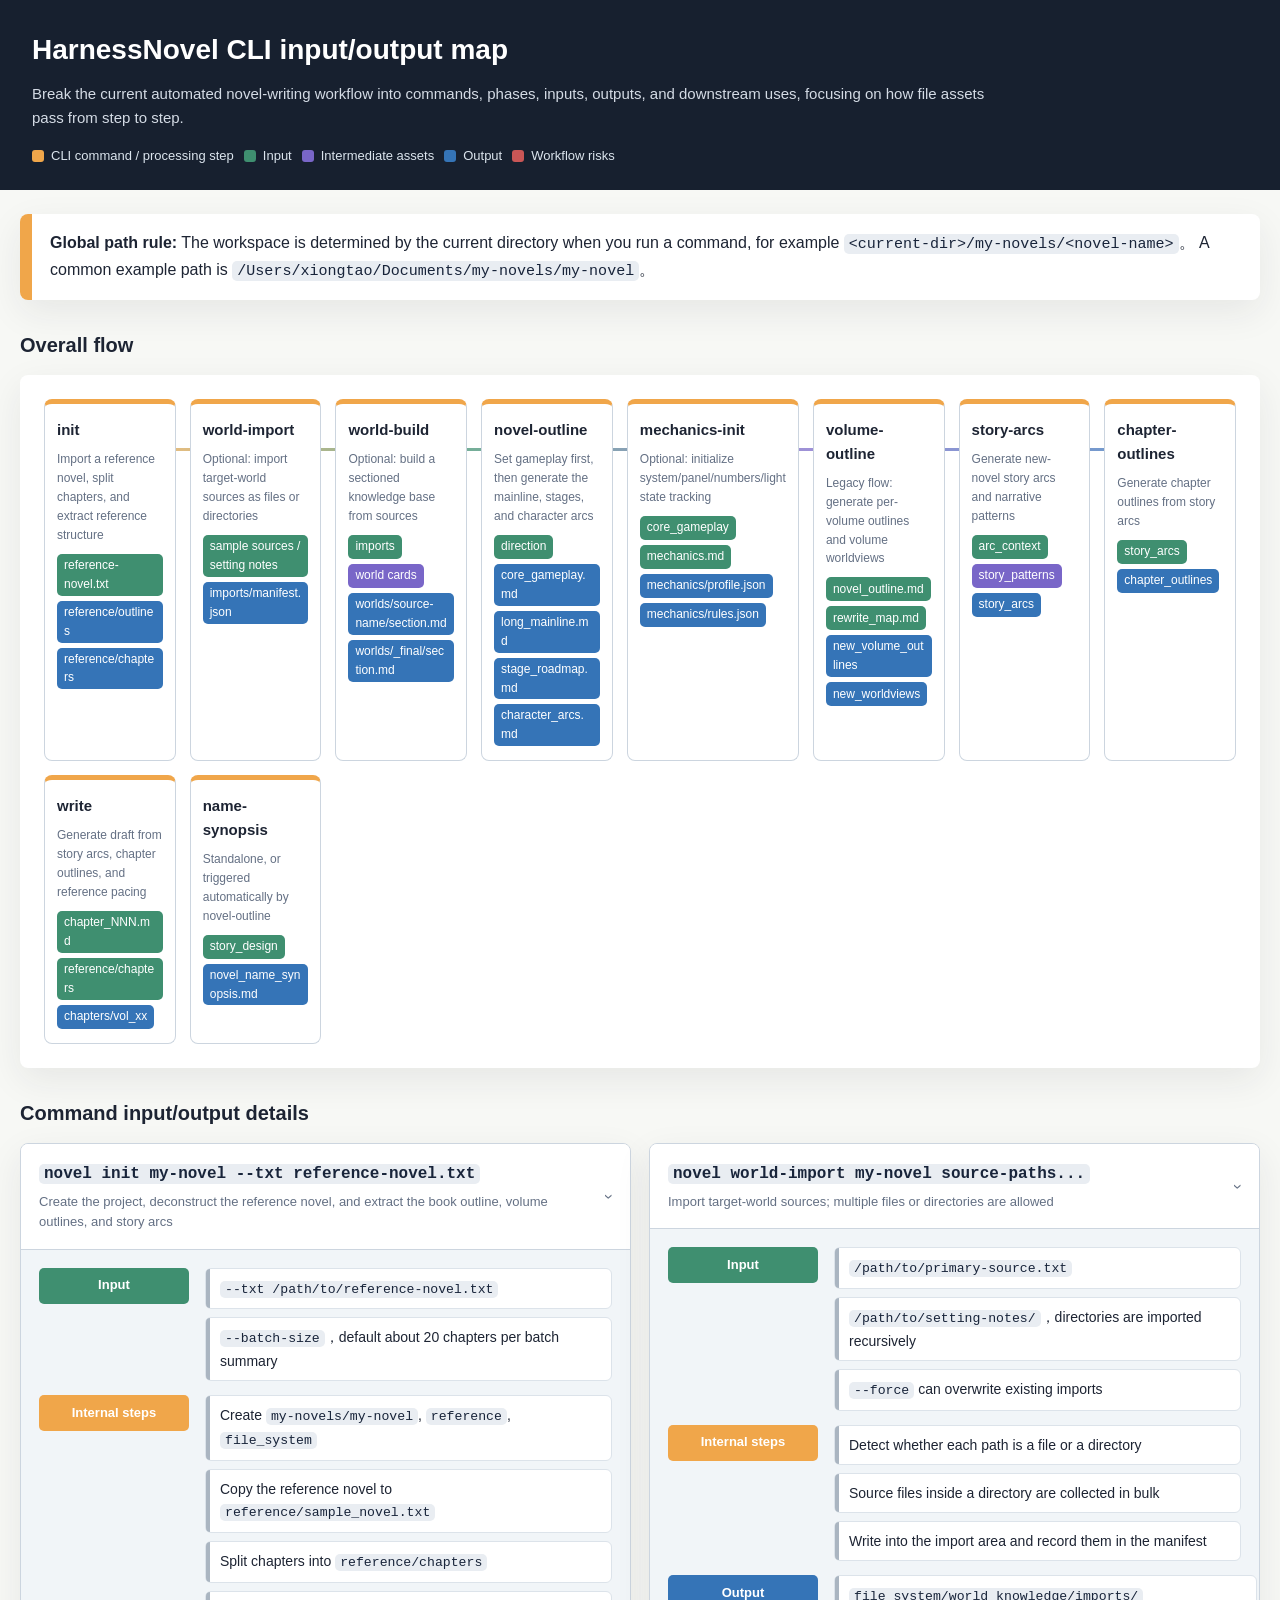
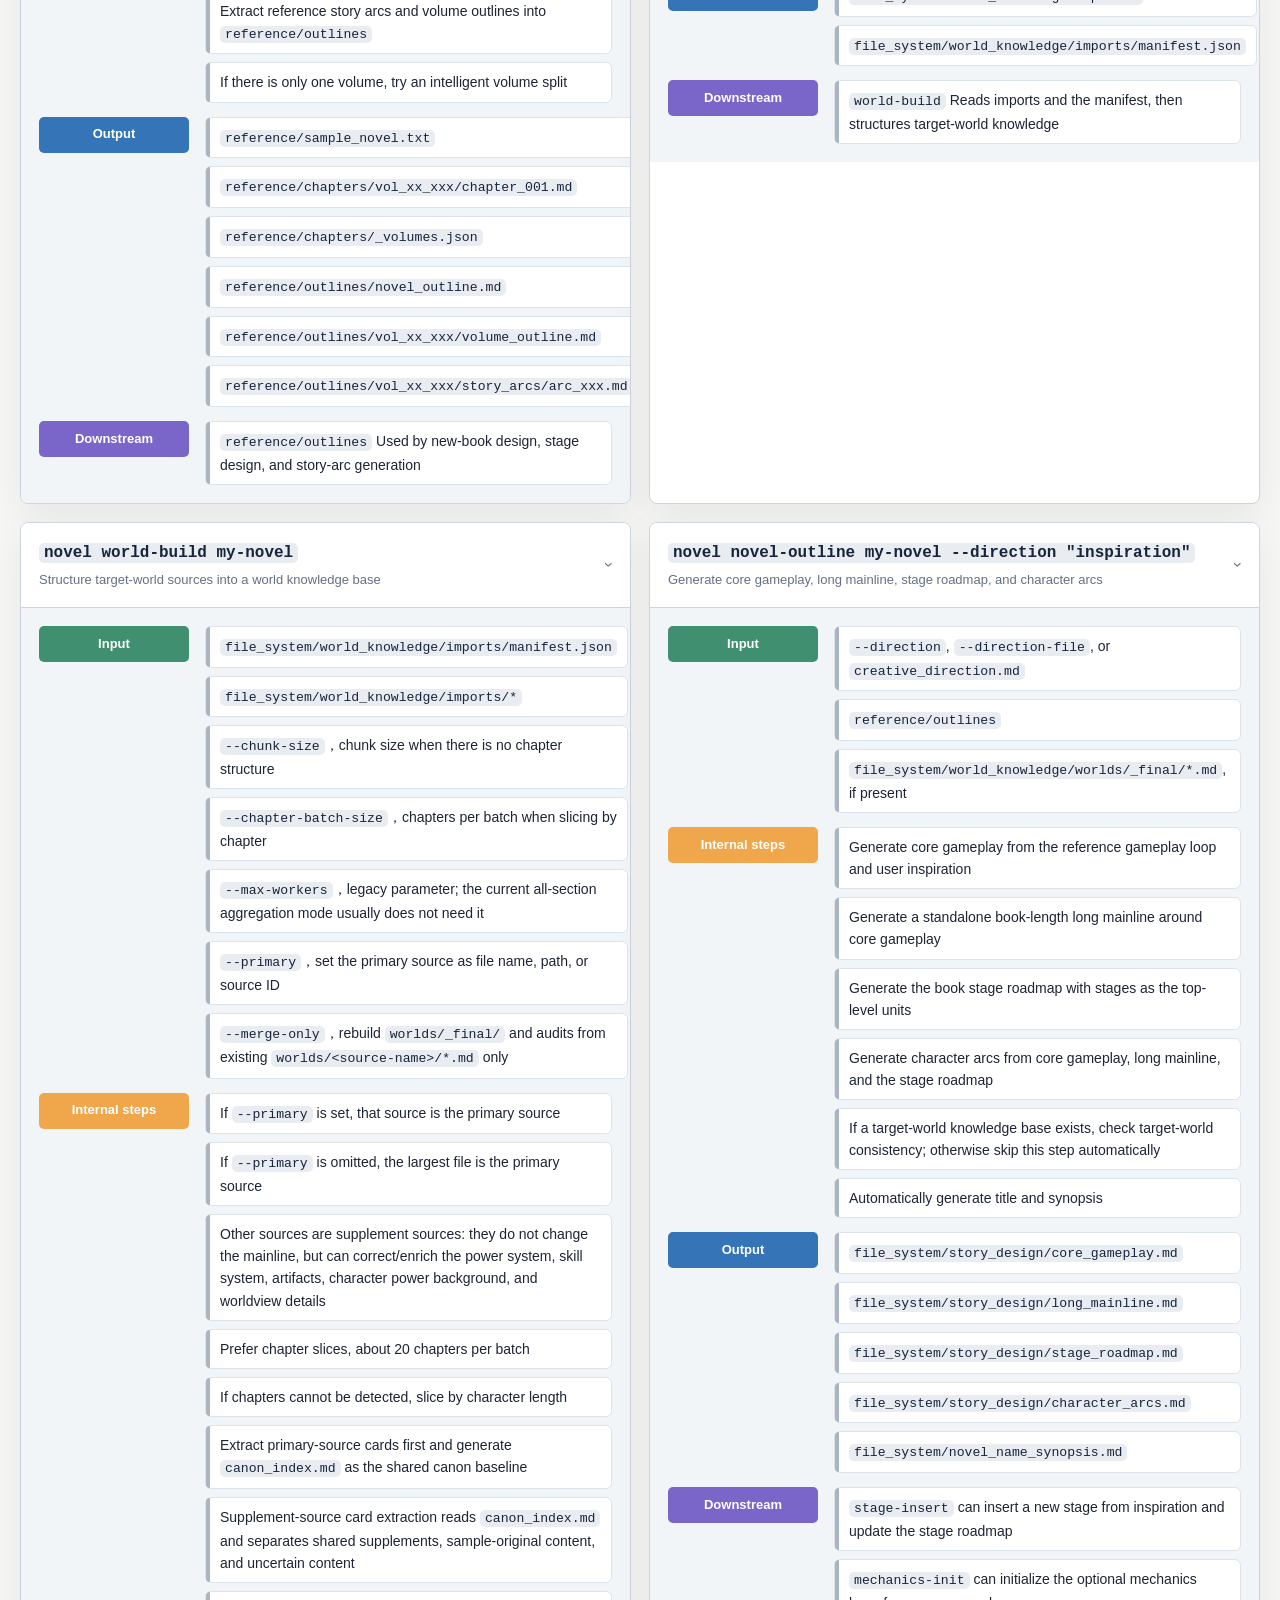
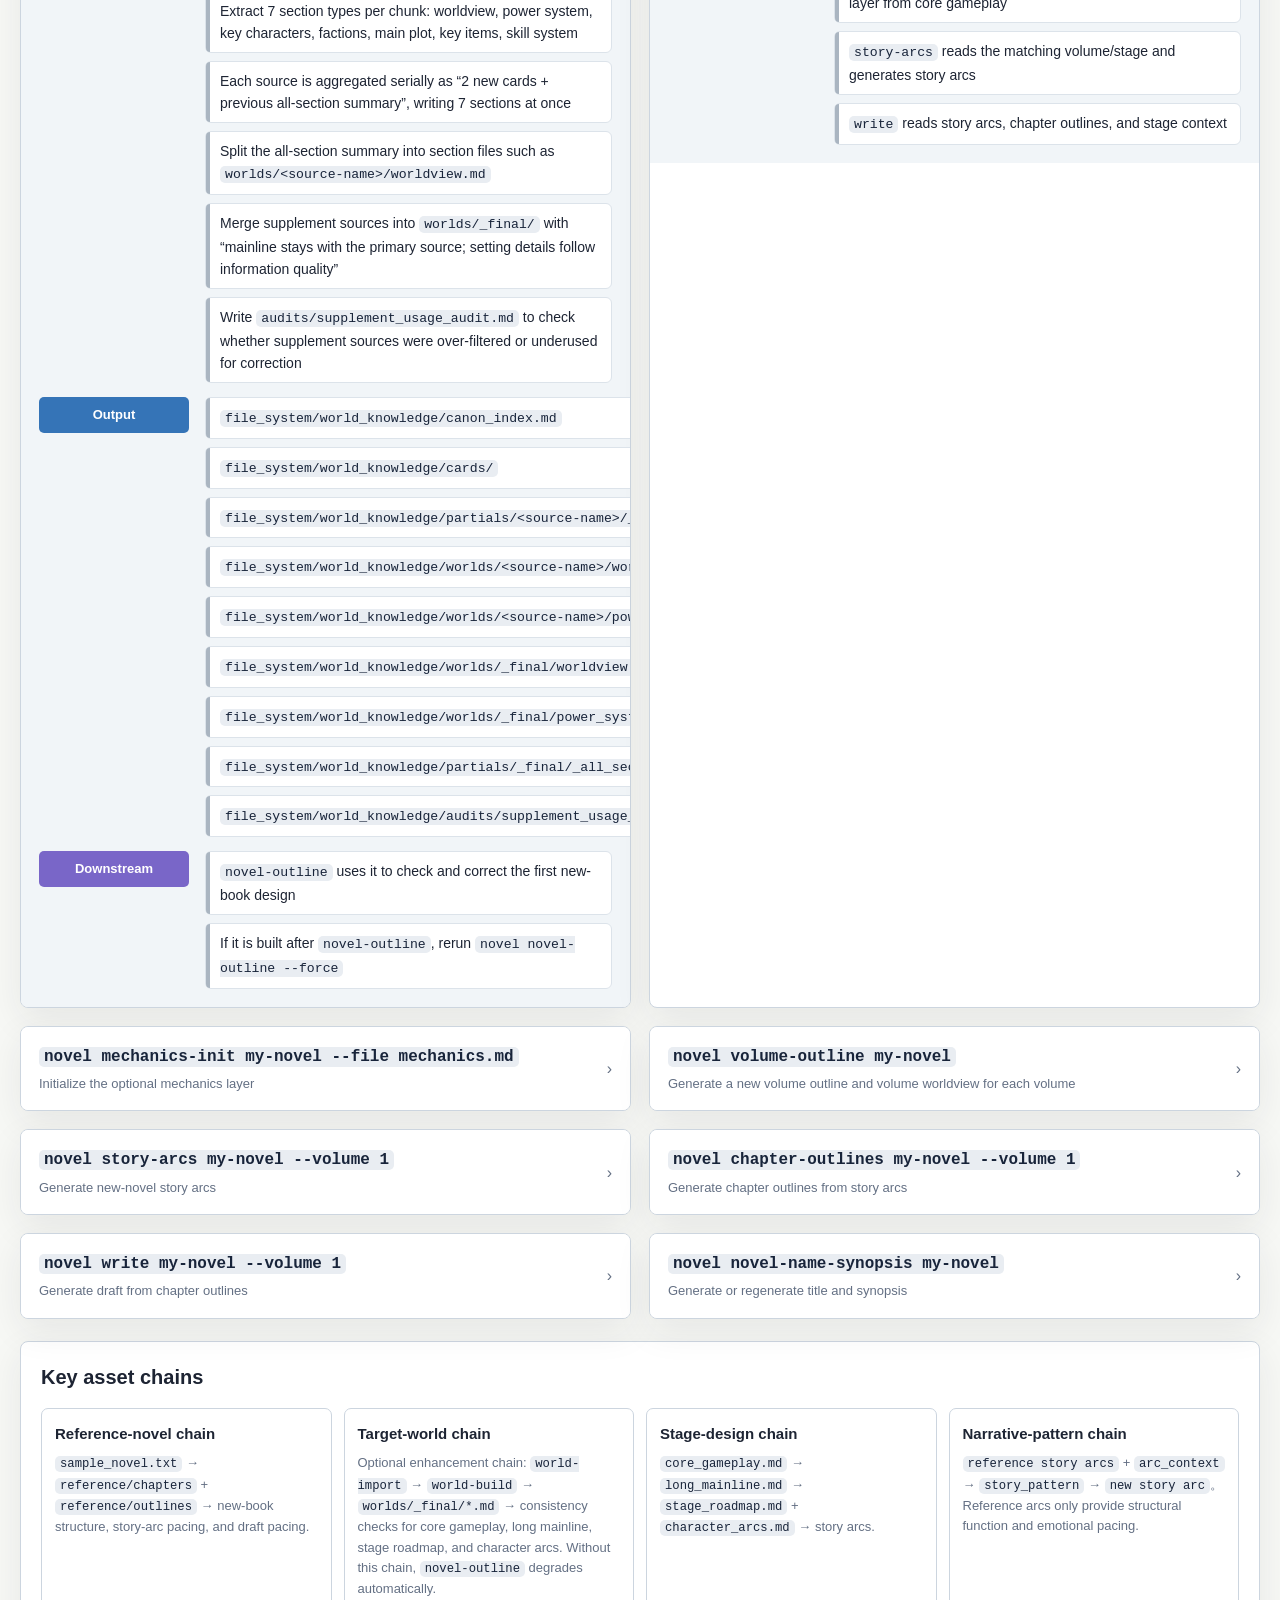
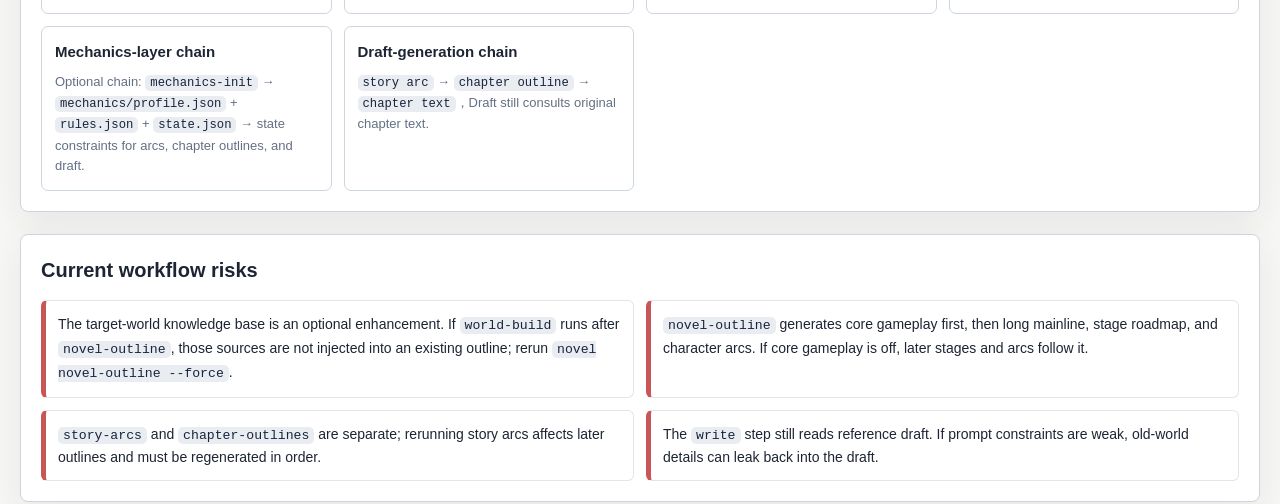
==== commit f3bf5b37: "fix" ====
--- a/docs/cli_io_mindmap.html
+++ b/docs/cli_io_mindmap.html
@@ -618,7 +618,7 @@
               <li>Supplement-source card extraction reads <code>canon_index.md</code> and separates shared supplements, sample-original content, and uncertain content</li>
               <li>Extract 7 section types per chunk: worldview, power system, key characters, factions, main plot, key items, skill system</li>
               <li>Each source is aggregated serially as “2 new cards + previous all-section summary”, writing 7 sections at once</li>
-              <li>Split the all-section summary into section files such as <code>worlds/&lt;source-name&gt;/世界观.md</code></li>
+              <li>Split the all-section summary into section files such as <code>worlds/&lt;source-name&gt;/worldview.md</code></li>
               <li>Merge supplement sources into <code>worlds/_final/</code> with “mainline stays with the primary source; setting details follow information quality”</li>
               <li>Write <code>audits/supplement_usage_audit.md</code> to check whether supplement sources were over-filtered or underused for correction</li>
             </ul>
@@ -629,10 +629,10 @@
               <li><code>file_system/world_knowledge/canon_index.md</code></li>
               <li><code>file_system/world_knowledge/cards/</code></li>
               <li><code>file_system/world_knowledge/partials/&lt;source-name&gt;/_all_sections/partial_001.md</code></li>
-              <li><code>file_system/world_knowledge/worlds/&lt;source-name&gt;/世界观.md</code></li>
-              <li><code>file_system/world_knowledge/worlds/&lt;source-name&gt;/力量体系.md</code></li>
-              <li><code>file_system/world_knowledge/worlds/_final/世界观.md</code></li>
-              <li><code>file_system/world_knowledge/worlds/_final/力量体系.md</code></li>
+              <li><code>file_system/world_knowledge/worlds/&lt;source-name&gt;/worldview.md</code></li>
+              <li><code>file_system/world_knowledge/worlds/&lt;source-name&gt;/power_system.md</code></li>
+              <li><code>file_system/world_knowledge/worlds/_final/worldview.md</code></li>
+              <li><code>file_system/world_knowledge/worlds/_final/power_system.md</code></li>
               <li><code>file_system/world_knowledge/partials/_final/_all_sections/integrated_001_xxx.md</code></li>
               <li><code>file_system/world_knowledge/audits/supplement_usage_audit.md</code></li>
             </ul>
@@ -930,8 +930,8 @@
           <div class="branch">
             <div class="branch-label output">Output</div>
             <ul>
-              <li><code>file_system/chapters/vol_xx/001_第1章.md</code></li>
-              <li><code>file_system/chapters/vol_xx/002_第2章.md</code></li>
+              <li><code>file_system/chapters/vol_xx/001_chapter_1.md</code></li>
+              <li><code>file_system/chapters/vol_xx/002_chapter_2.md</code></li>
             </ul>
           </div>
           <div class="branch">
